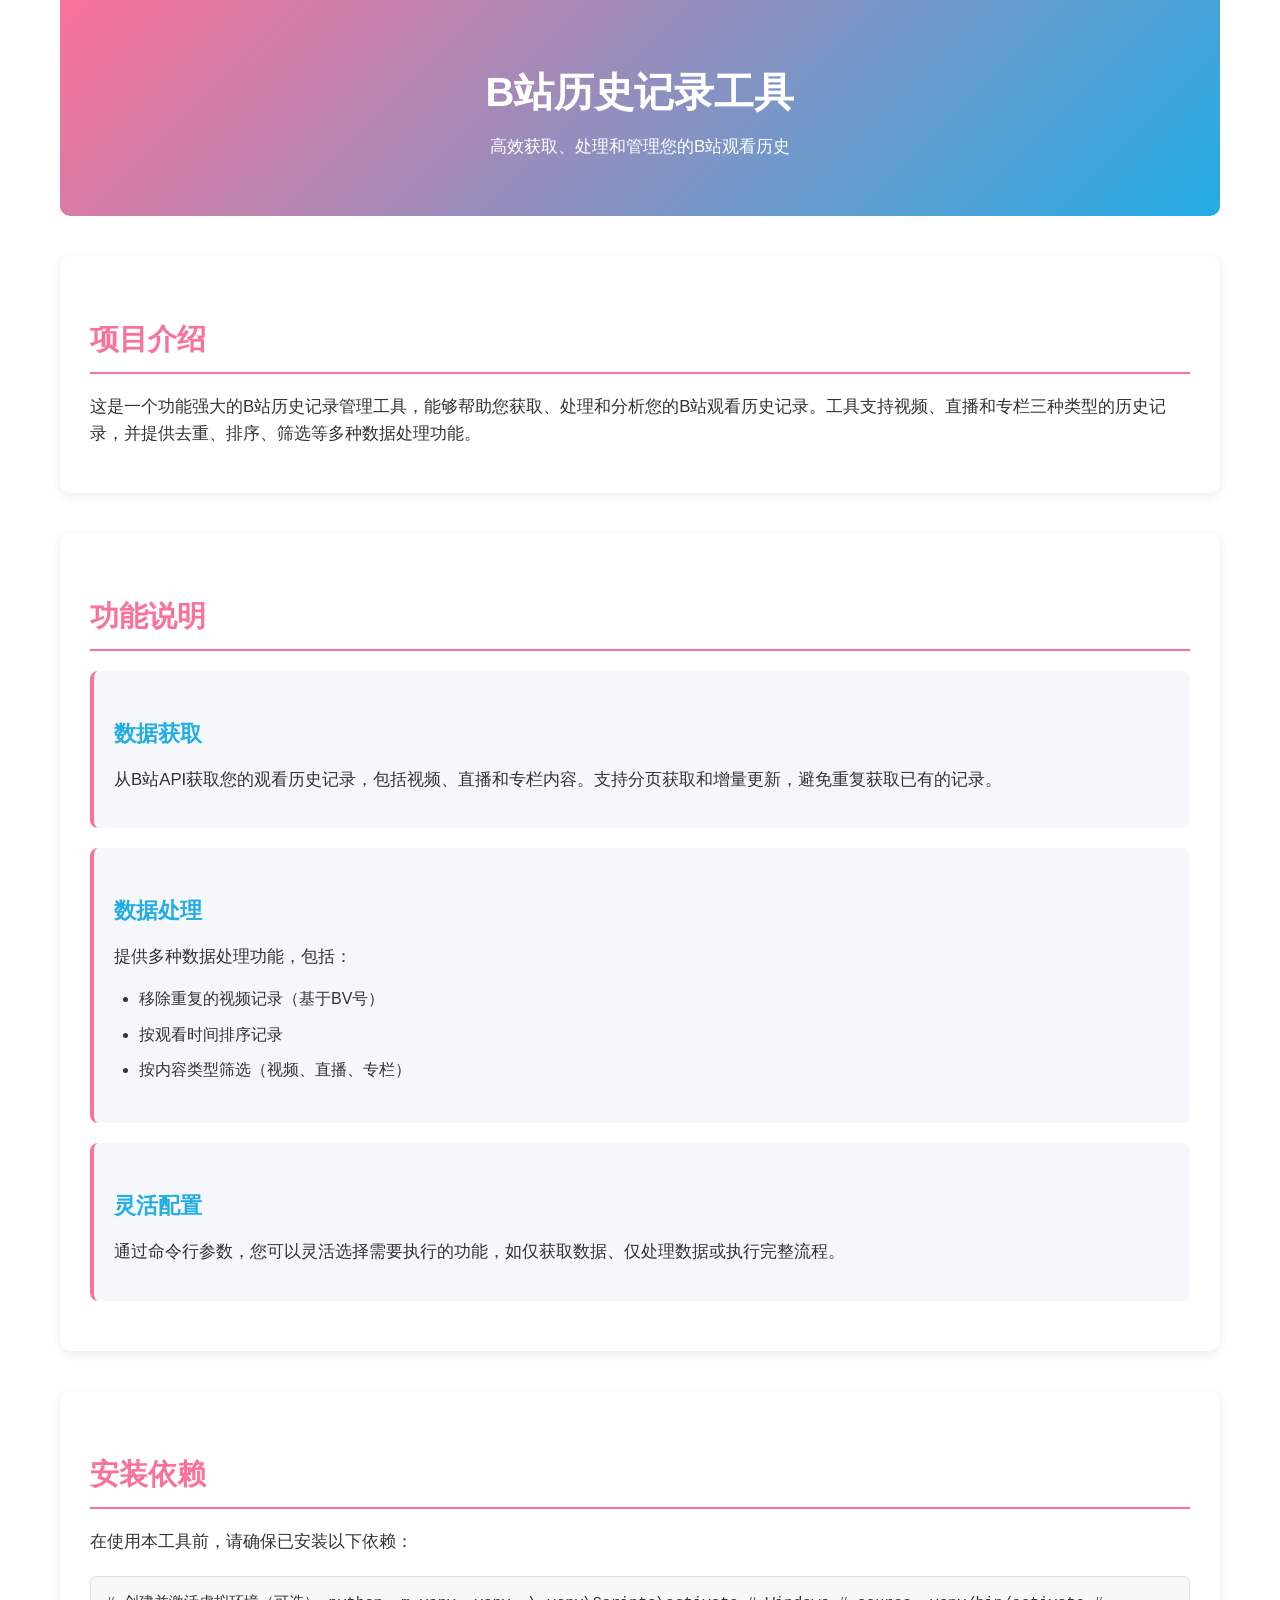
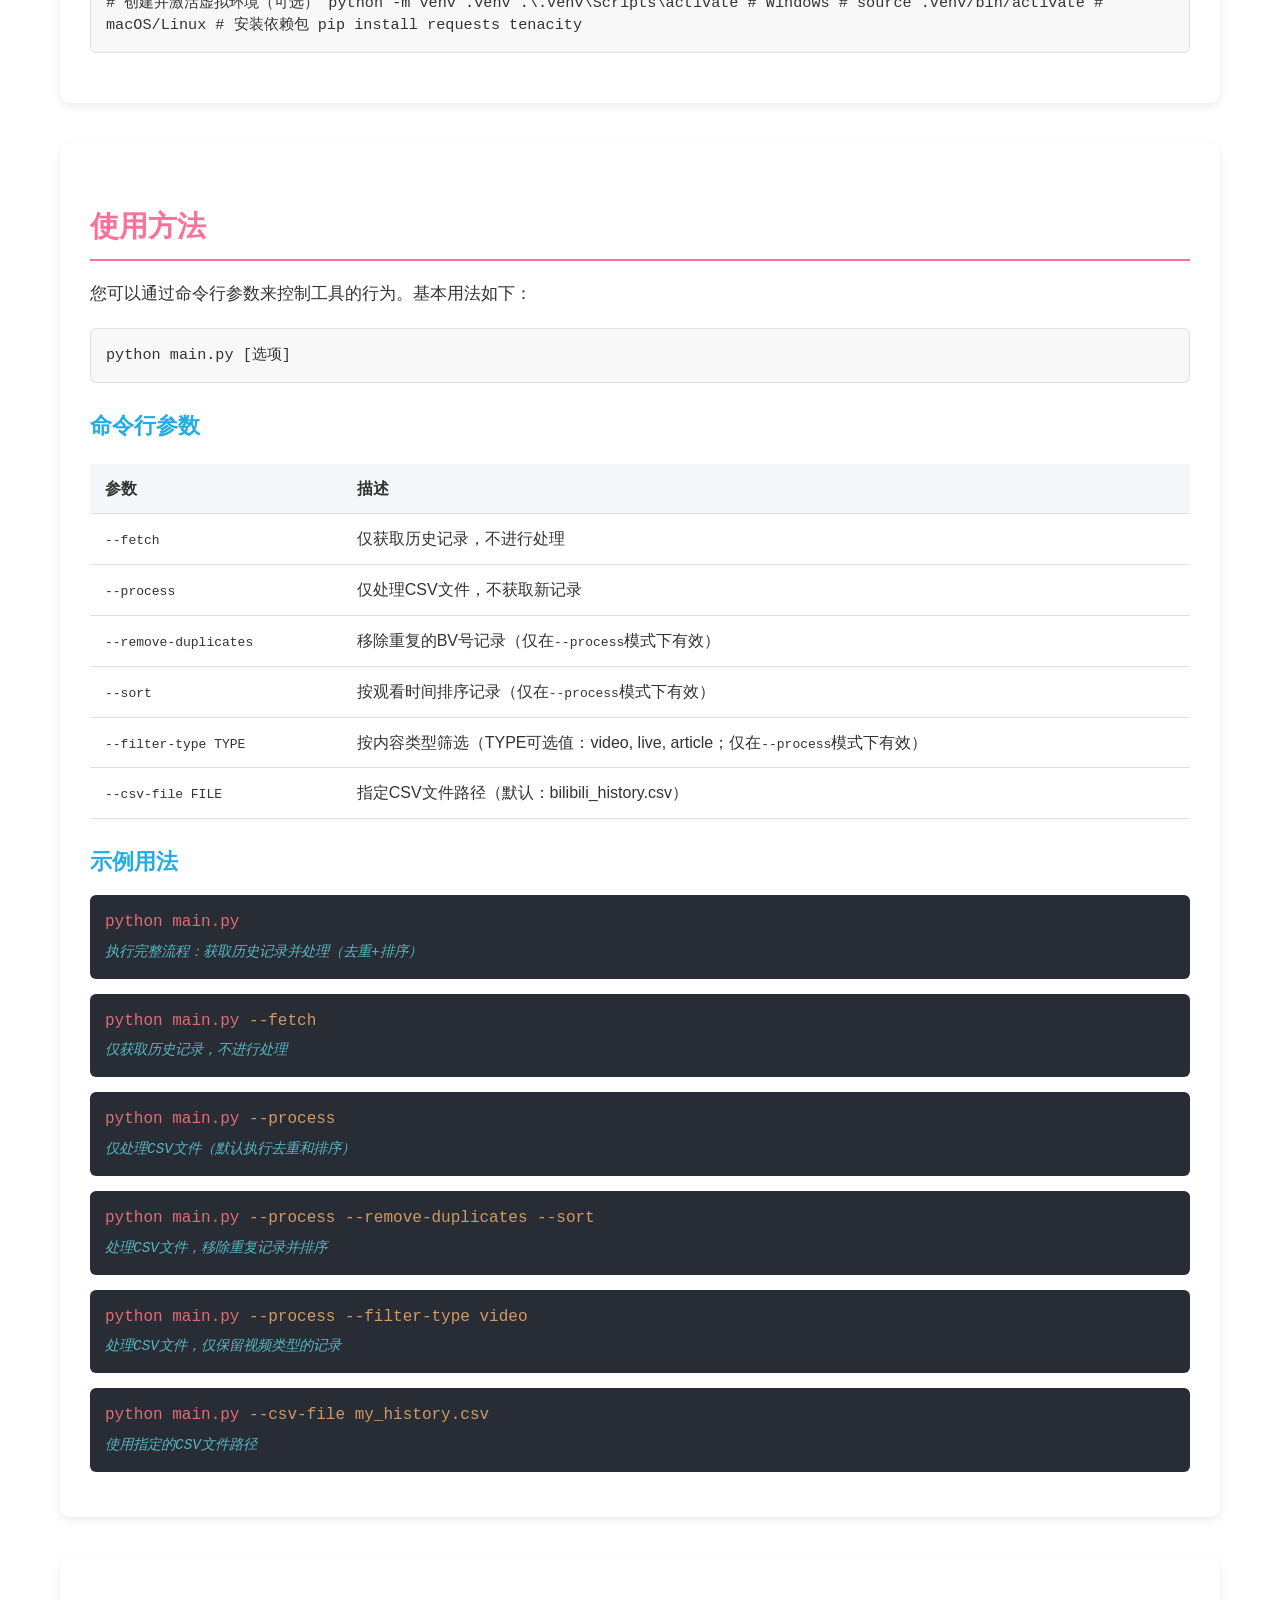
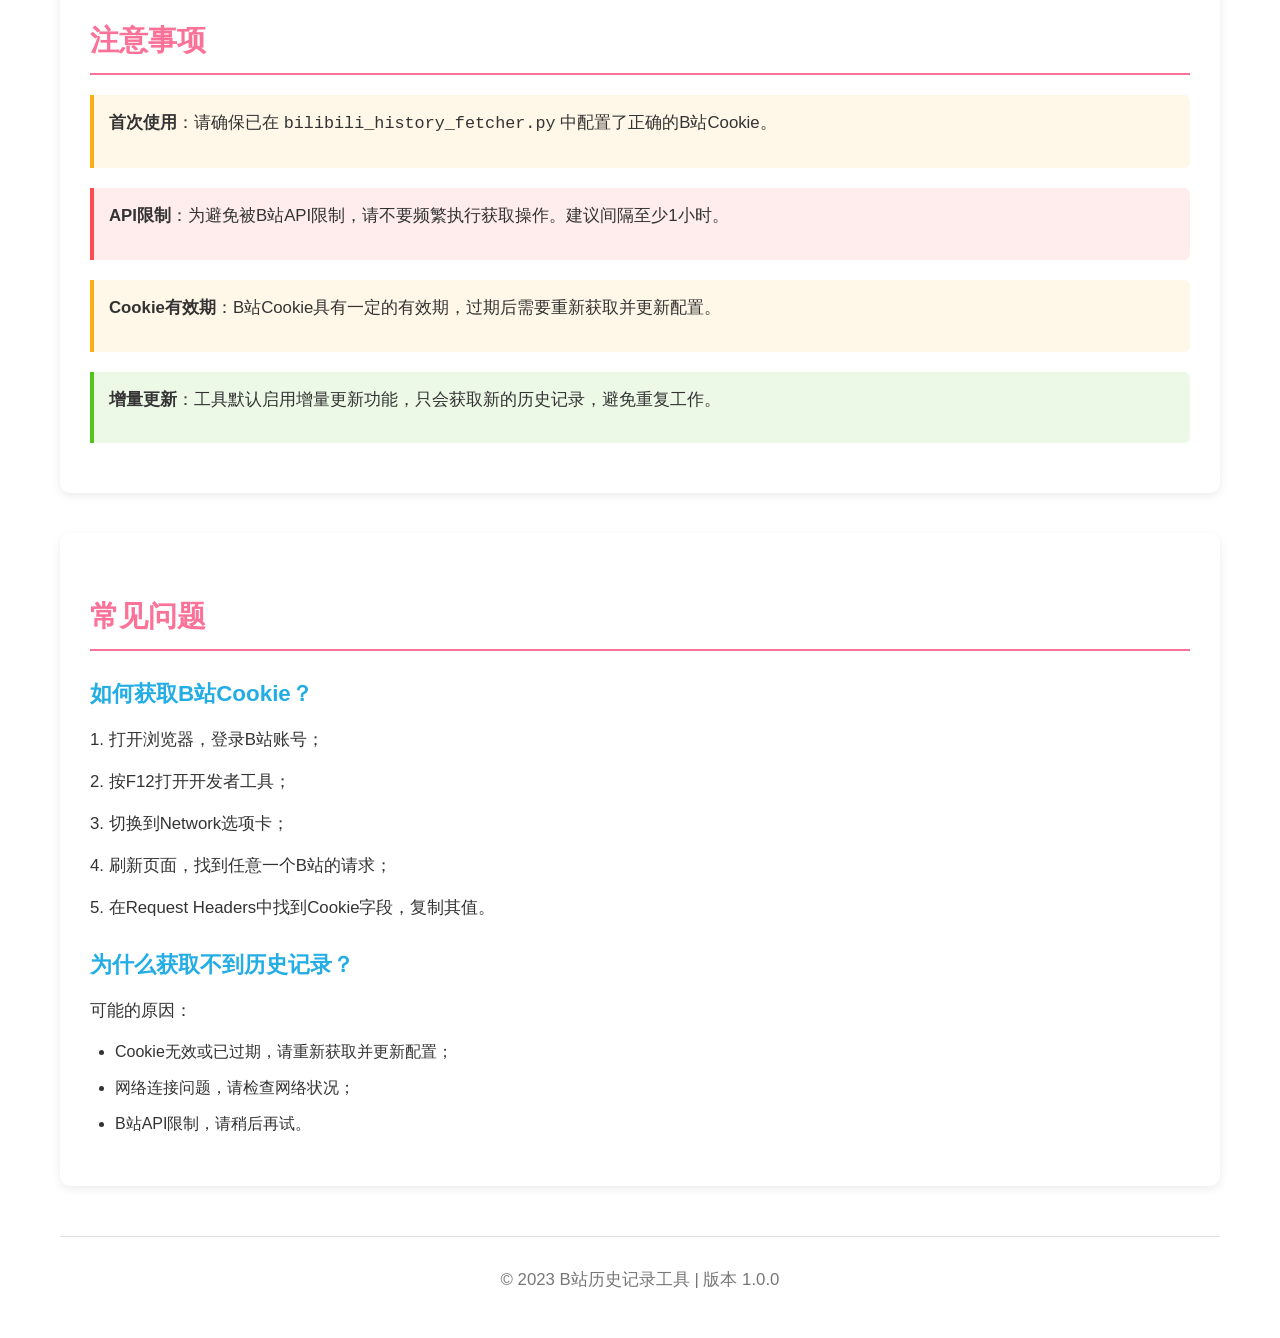
==== docs.html @ c9eb744b "Initial commit: BiliHistory desktop app - PyQt6 GUI with history/following/favorites/stats pages  - " ====
<!DOCTYPE html>
<html lang="zh-CN">
<head>
    <meta charset="UTF-8">
    <meta name="viewport" content="width=device-width, initial-scale=1.0">
    <title>B站历史记录工具使用说明书</title>
    <style>
        :root {
            --primary-color: #FB7299;
            --secondary-color: #23ADE5;
            --text-color: #333;
            --light-bg: #f5f7fa;
            --border-color: #e0e0e0;
            --code-bg: #f8f8f8;
            --success-color: #52c41a;
            --warning-color: #faad14;
            --danger-color: #ff4d4f;
        }
        * {
            margin: 0;
            padding: 0;
            box-sizing: border-box;
        }
        body {
            font-family: 'PingFang SC', 'Microsoft YaHei', sans-serif;
            line-height: 1.6;
            color: var(--text-color);
            background-color: #fff;
            max-width: 1200px;
            margin: 0 auto;
            padding: 0 20px;
        }
        header {
            background: linear-gradient(135deg, var(--primary-color), var(--secondary-color));
            color: white;
            padding: 60px 0 40px;
            margin-bottom: 40px;
            border-radius: 0 0 10px 10px;
            text-align: center;
        }
        h1 {
            font-size: 2.5rem;
            margin-bottom: 10px;
            font-weight: 600;
        }
        h2 {
            font-size: 1.8rem;
            margin: 30px 0 20px;
            padding-bottom: 10px;
            border-bottom: 2px solid var(--primary-color);
            color: var(--primary-color);
        }
        h3 {
            font-size: 1.4rem;
            margin: 25px 0 15px;
            color: var(--secondary-color);
        }
        p {
            margin-bottom: 15px;
            font-size: 1.05rem;
        }
        ul, ol {
            margin: 0 0 20px 25px;
        }
        li {
            margin-bottom: 10px;
        }
        .container {
            background-color: white;
            border-radius: 10px;
            box-shadow: 0 3px 10px rgba(0, 0, 0, 0.08);
            padding: 30px;
            margin-bottom: 40px;
        }
        .feature-card {
            background-color: var(--light-bg);
            border-radius: 8px;
            padding: 20px;
            margin-bottom: 20px;
            border-left: 4px solid var(--primary-color);
            transition: transform 0.3s ease, box-shadow 0.3s ease;
        }
        .feature-card:hover {
            transform: translateY(-5px);
            box-shadow: 0 5px 15px rgba(0, 0, 0, 0.1);
        }
        .code-block {
            background-color: var(--code-bg);
            border: 1px solid var(--border-color);
            border-radius: 6px;
            padding: 15px;
            margin: 20px 0;
            overflow-x: auto;
            font-family: 'Consolas', 'Monaco', monospace;
            font-size: 0.95rem;
            line-height: 1.5;
        }
        .command-example {
            background-color: #282c34;
            color: #abb2bf;
            border-radius: 6px;
            padding: 15px;
            margin: 15px 0;
            overflow-x: auto;
            font-family: 'Consolas', 'Monaco', monospace;
        }
        .command-example span {
            color: #e06c75;
        }
        .command-example .option {
            color: #d19a66;
        }
        .command-example .description {
            color: #56b6c2;
            margin-top: 5px;
            display: block;
            font-style: italic;
            font-size: 0.9rem;
        }
        .note {
            background-color: rgba(250, 173, 20, 0.1);
            border-left: 4px solid var(--warning-color);
            padding: 15px;
            margin: 20px 0;
            border-radius: 0 6px 6px 0;
        }
        .warning {
            background-color: rgba(255, 77, 79, 0.1);
            border-left: 4px solid var(--danger-color);
            padding: 15px;
            margin: 20px 0;
            border-radius: 0 6px 6px 0;
        }
        .success {
            background-color: rgba(82, 196, 26, 0.1);
            border-left: 4px solid var(--success-color);
            padding: 15px;
            margin: 20px 0;
            border-radius: 0 6px 6px 0;
        }
        .param-table {
            width: 100%;
            border-collapse: collapse;
            margin: 20px 0;
        }
        .param-table th, .param-table td {
            padding: 12px 15px;
            text-align: left;
            border-bottom: 1px solid var(--border-color);
        }
        .param-table th {
            background-color: var(--light-bg);
            font-weight: 600;
        }
        .param-table tr:hover {
            background-color: var(--light-bg);
        }
        footer {
            text-align: center;
            padding: 30px 0;
            margin-top: 50px;
            color: #777;
            border-top: 1px solid var(--border-color);
        }
        @media (max-width: 768px) {
            h1 {
                font-size: 2rem;
            }
            h2 {
                font-size: 1.5rem;
            }
            h3 {
                font-size: 1.2rem;
            }
            .container {
                padding: 20px;
            }
            header {
                padding: 40px 0 30px;
            }
        }
    </style>
</head>
<body>
    <header>
        <h1>B站历史记录工具</h1>
        <p>高效获取、处理和管理您的B站观看历史</p>
    </header>

    <div class="container">
        <h2>项目介绍</h2>
        <p>这是一个功能强大的B站历史记录管理工具，能够帮助您获取、处理和分析您的B站观看历史记录。工具支持视频、直播和专栏三种类型的历史记录，并提供去重、排序、筛选等多种数据处理功能。</p>
    </div>

    <div class="container">
        <h2>功能说明</h2>
        <div class="feature-card">
            <h3>数据获取</h3>
            <p>从B站API获取您的观看历史记录，包括视频、直播和专栏内容。支持分页获取和增量更新，避免重复获取已有的记录。</p>
        </div>
        <div class="feature-card">
            <h3>数据处理</h3>
            <p>提供多种数据处理功能，包括：</p>
            <ul>
                <li>移除重复的视频记录（基于BV号）</li>
                <li>按观看时间排序记录</li>
                <li>按内容类型筛选（视频、直播、专栏）</li>
            </ul>
        </div>
        <div class="feature-card">
            <h3>灵活配置</h3>
            <p>通过命令行参数，您可以灵活选择需要执行的功能，如仅获取数据、仅处理数据或执行完整流程。</p>
        </div>
    </div>

    <div class="container">
        <h2>安装依赖</h2>
        <p>在使用本工具前，请确保已安装以下依赖：</p>
        <div class="code-block">
            # 创建并激活虚拟环境（可选）
            python -m venv .venv
            .\.venv\Scripts\activate  # Windows
            # source .venv/bin/activate  # macOS/Linux

            # 安装依赖包
            pip install requests tenacity
        </div>
    </div>

    <div class="container">
        <h2>使用方法</h2>
        <p>您可以通过命令行参数来控制工具的行为。基本用法如下：</p>
        <div class="code-block">
            python main.py [选项]
        </div>

        <h3>命令行参数</h3>
        <table class="param-table">
            <thead>
                <tr>
                    <th>参数</th>
                    <th>描述</th>
                </tr>
            </thead>
            <tbody>
                <tr>
                    <td><code>--fetch</code></td>
                    <td>仅获取历史记录，不进行处理</td>
                </tr>
                <tr>
                    <td><code>--process</code></td>
                    <td>仅处理CSV文件，不获取新记录</td>
                </tr>
                <tr>
                    <td><code>--remove-duplicates</code></td>
                    <td>移除重复的BV号记录（仅在<code>--process</code>模式下有效）</td>
                </tr>
                <tr>
                    <td><code>--sort</code></td>
                    <td>按观看时间排序记录（仅在<code>--process</code>模式下有效）</td>
                </tr>
                <tr>
                    <td><code>--filter-type TYPE</code></td>
                    <td>按内容类型筛选（TYPE可选值：video, live, article；仅在<code>--process</code>模式下有效）</td>
                </tr>
                <tr>
                    <td><code>--csv-file FILE</code></td>
                    <td>指定CSV文件路径（默认：bilibili_history.csv）</td>
                </tr>
            </tbody>
        </table>

        <h3>示例用法</h3>
        <div class="command-example">
            <span>python</span> <span>main.py</span>
            <span class="description">执行完整流程：获取历史记录并处理（去重+排序）</span>
        </div>

        <div class="command-example">
            <span>python</span> <span>main.py</span> <span class="option">--fetch</span>
            <span class="description">仅获取历史记录，不进行处理</span>
        </div>

        <div class="command-example">
            <span>python</span> <span>main.py</span> <span class="option">--process</span>
            <span class="description">仅处理CSV文件（默认执行去重和排序）</span>
        </div>

        <div class="command-example">
            <span>python</span> <span>main.py</span> <span class="option">--process --remove-duplicates --sort</span>
            <span class="description">处理CSV文件，移除重复记录并排序</span>
        </div>

        <div class="command-example">
            <span>python</span> <span>main.py</span> <span class="option">--process --filter-type video</span>
            <span class="description">处理CSV文件，仅保留视频类型的记录</span>
        </div>

        <div class="command-example">
            <span>python</span> <span>main.py</span> <span class="option">--csv-file my_history.csv</span>
            <span class="description">使用指定的CSV文件路径</span>
        </div>
    </div>

    <div class="container">
        <h2>注意事项</h2>
        <div class="note">
            <p><strong>首次使用</strong>：请确保已在 <code>bilibili_history_fetcher.py</code> 中配置了正确的B站Cookie。</p>
        </div>
        <div class="warning">
            <p><strong>API限制</strong>：为避免被B站API限制，请不要频繁执行获取操作。建议间隔至少1小时。</p>
        </div>
        <div class="note">
            <p><strong>Cookie有效期</strong>：B站Cookie具有一定的有效期，过期后需要重新获取并更新配置。</p>
        </div>
        <div class="success">
            <p><strong>增量更新</strong>：工具默认启用增量更新功能，只会获取新的历史记录，避免重复工作。</p>
        </div>
    </div>

    <div class="container">
        <h2>常见问题</h2>
        <h3>如何获取B站Cookie？</h3>
        <p>1. 打开浏览器，登录B站账号；</p>
        <p>2. 按F12打开开发者工具；</p>
        <p>3. 切换到Network选项卡；</p>
        <p>4. 刷新页面，找到任意一个B站的请求；</p>
        <p>5. 在Request Headers中找到Cookie字段，复制其值。</p>

        <h3>为什么获取不到历史记录？</h3>
        <p>可能的原因：</p>
        <ul>
            <li>Cookie无效或已过期，请重新获取并更新配置；</li>
            <li>网络连接问题，请检查网络状况；</li>
            <li>B站API限制，请稍后再试。</li>
        </ul>
    </div>

    <footer>
        <p>© 2023 B站历史记录工具 | 版本 1.0.0</p>
    </footer>
</body>
</html>
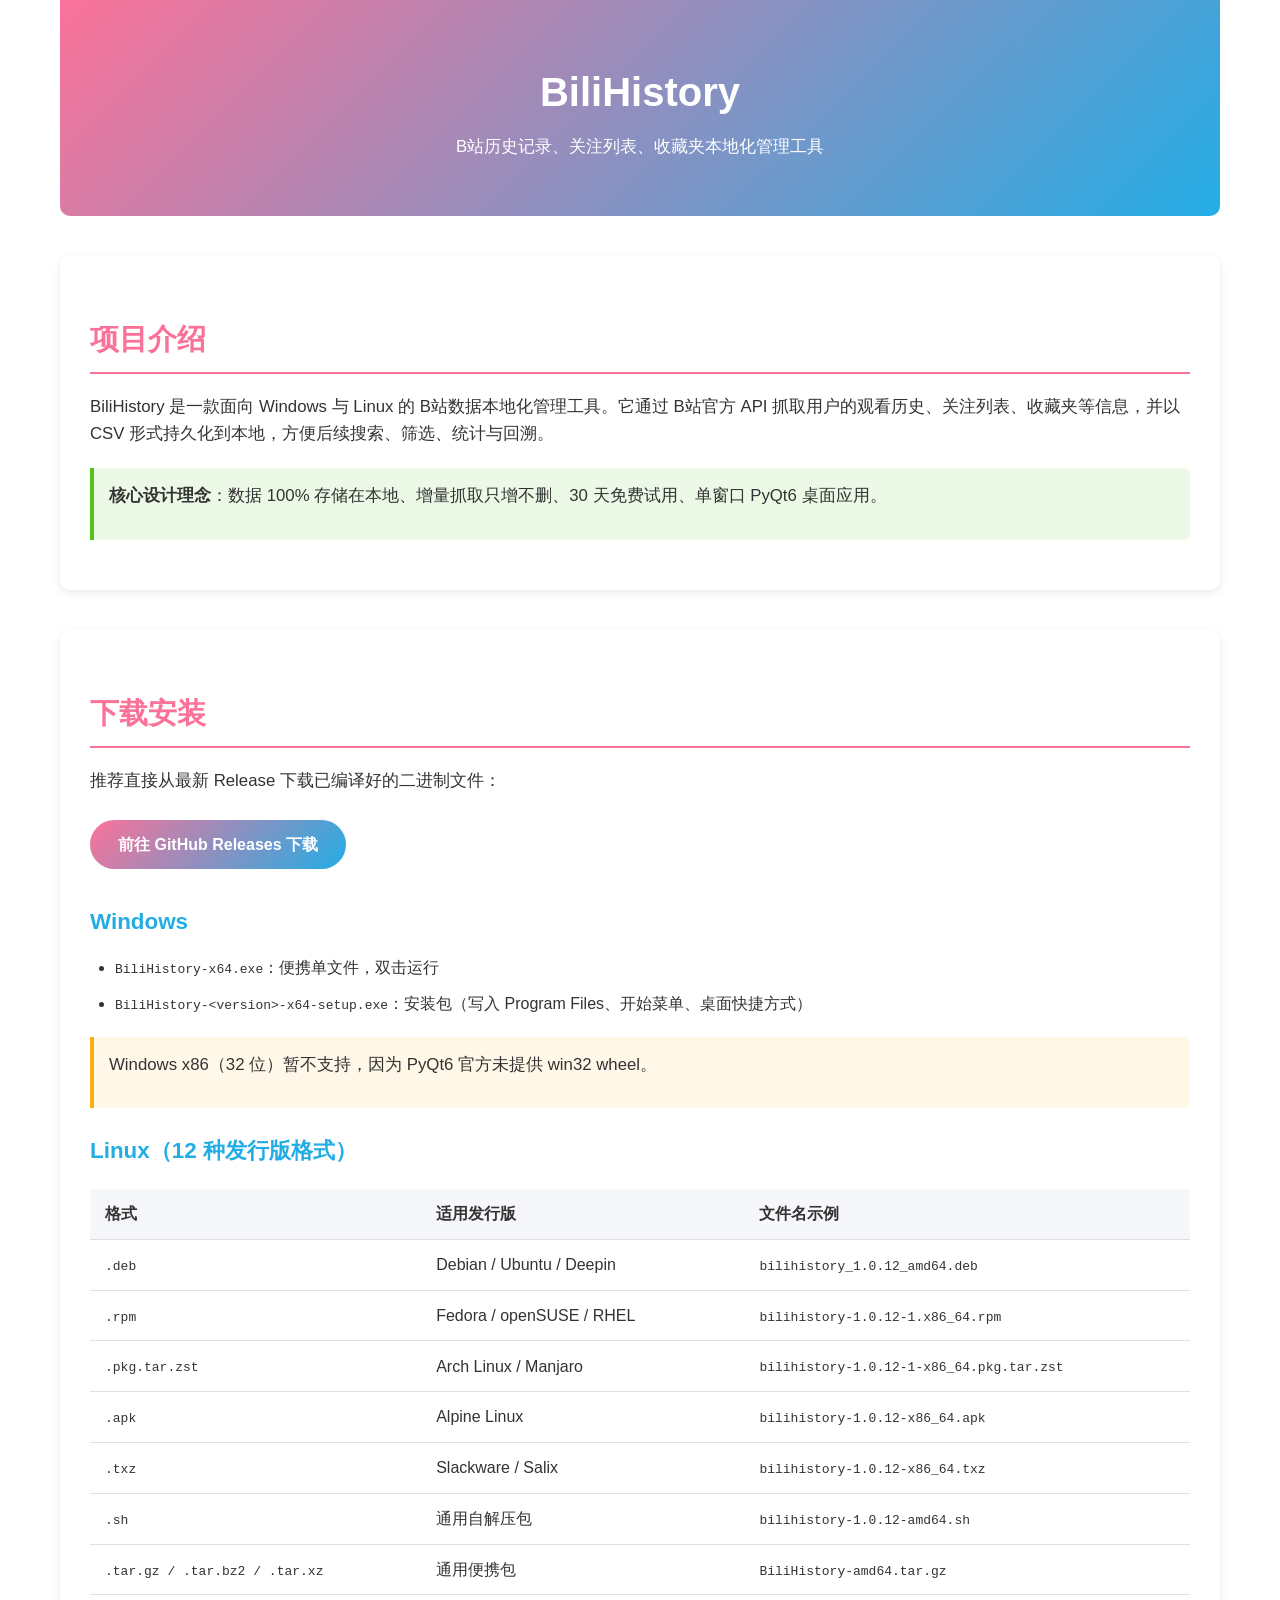
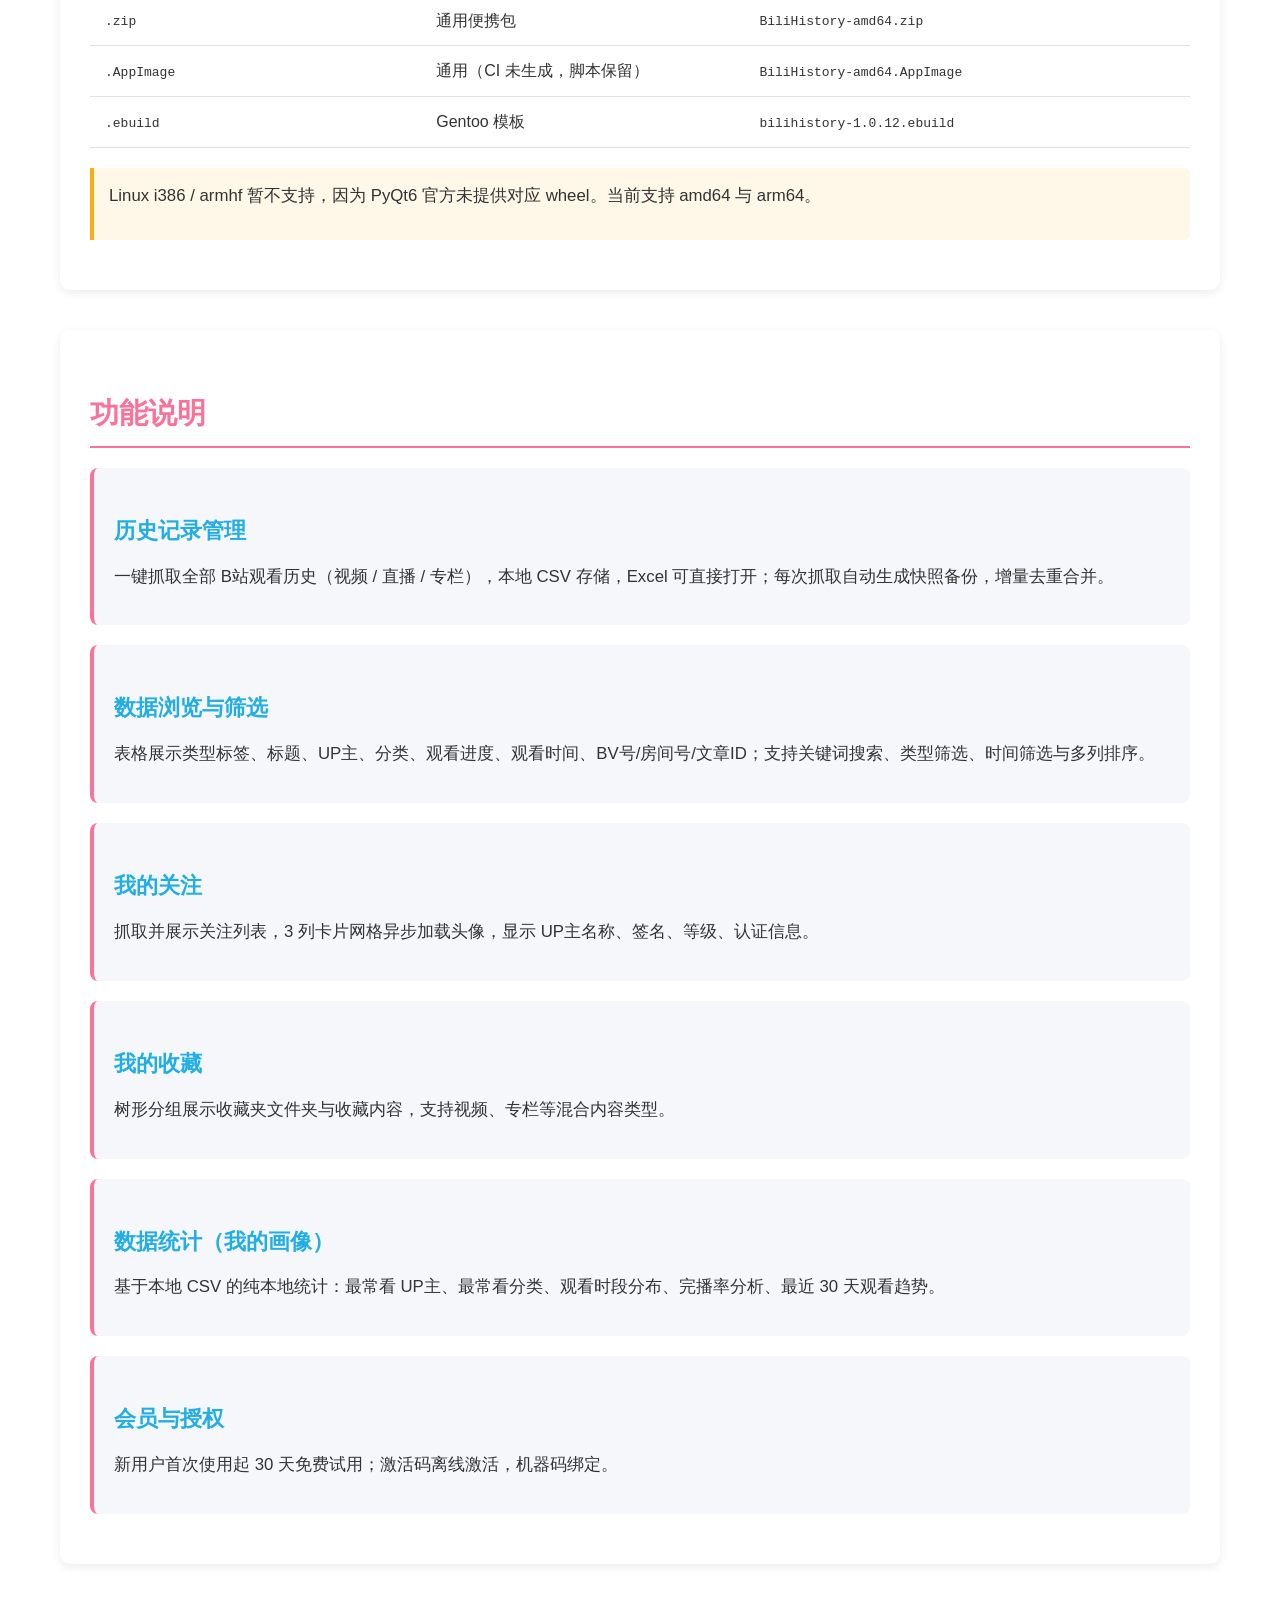
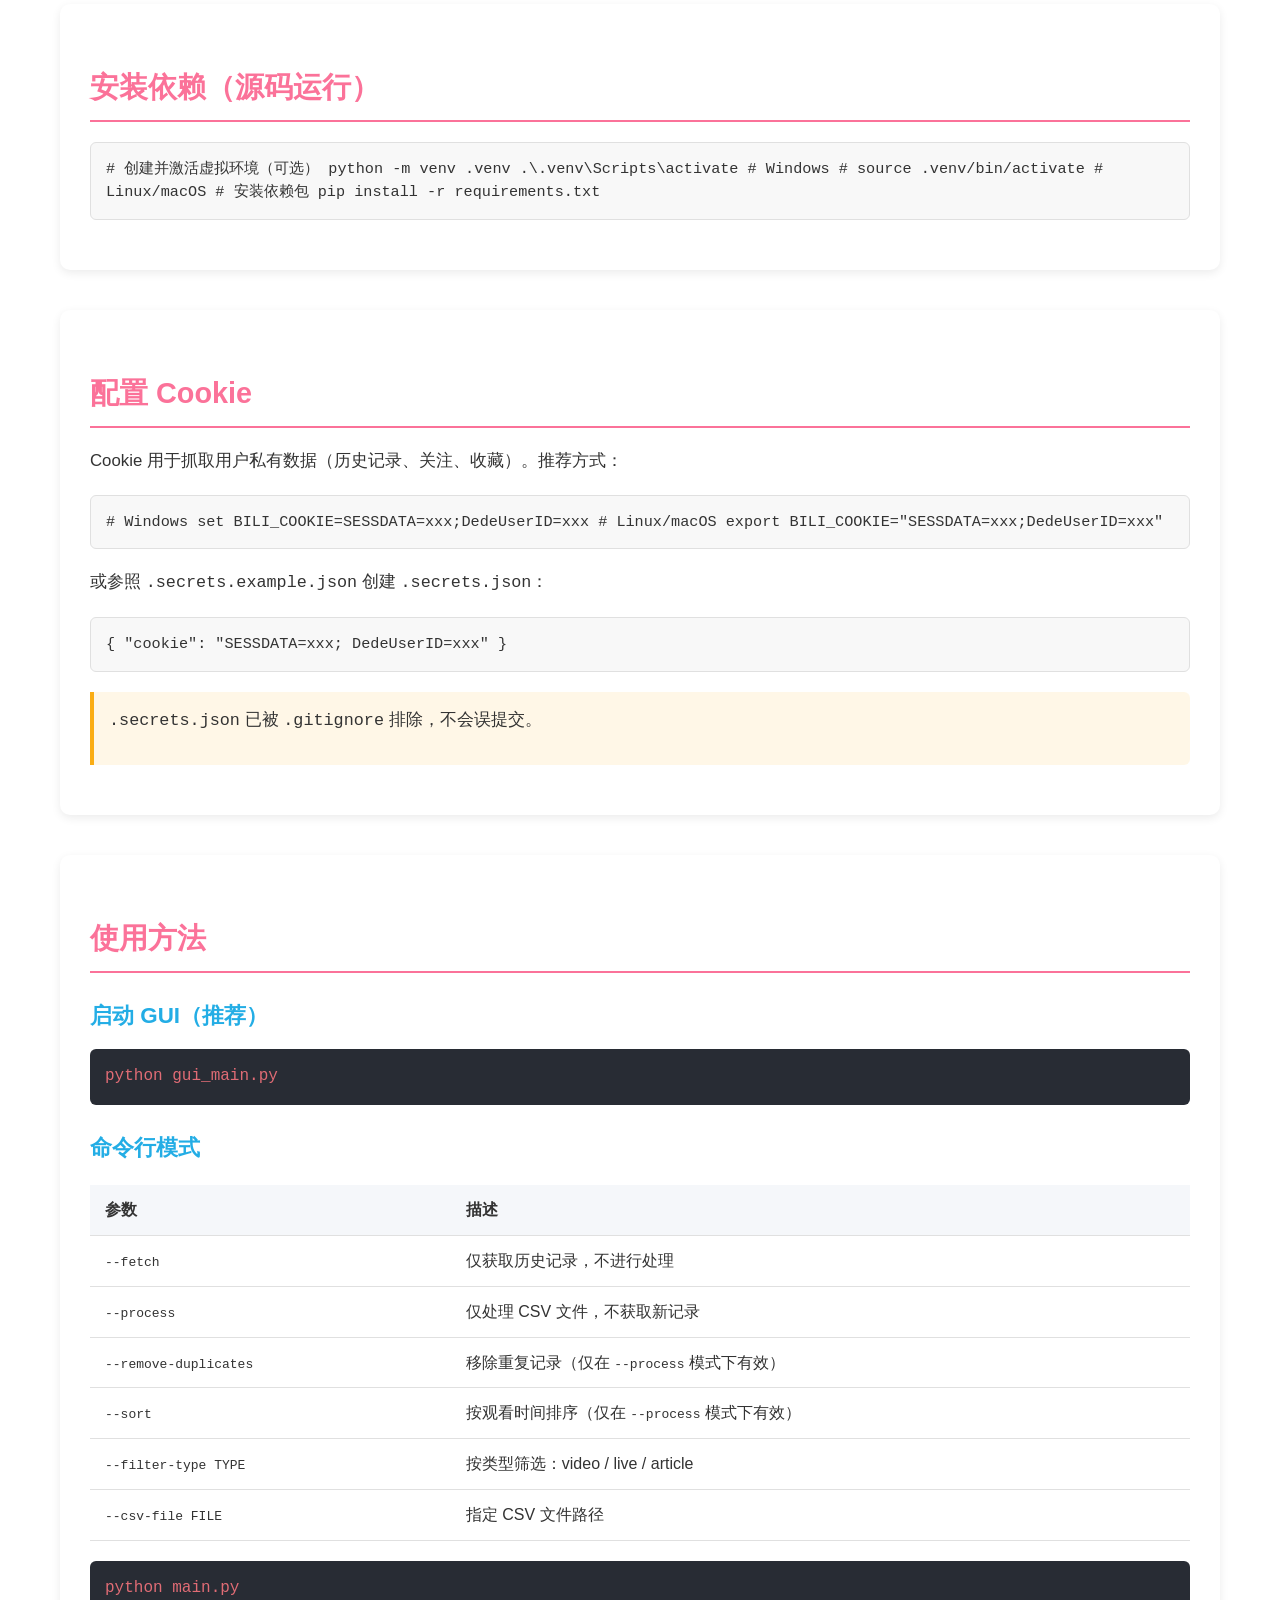
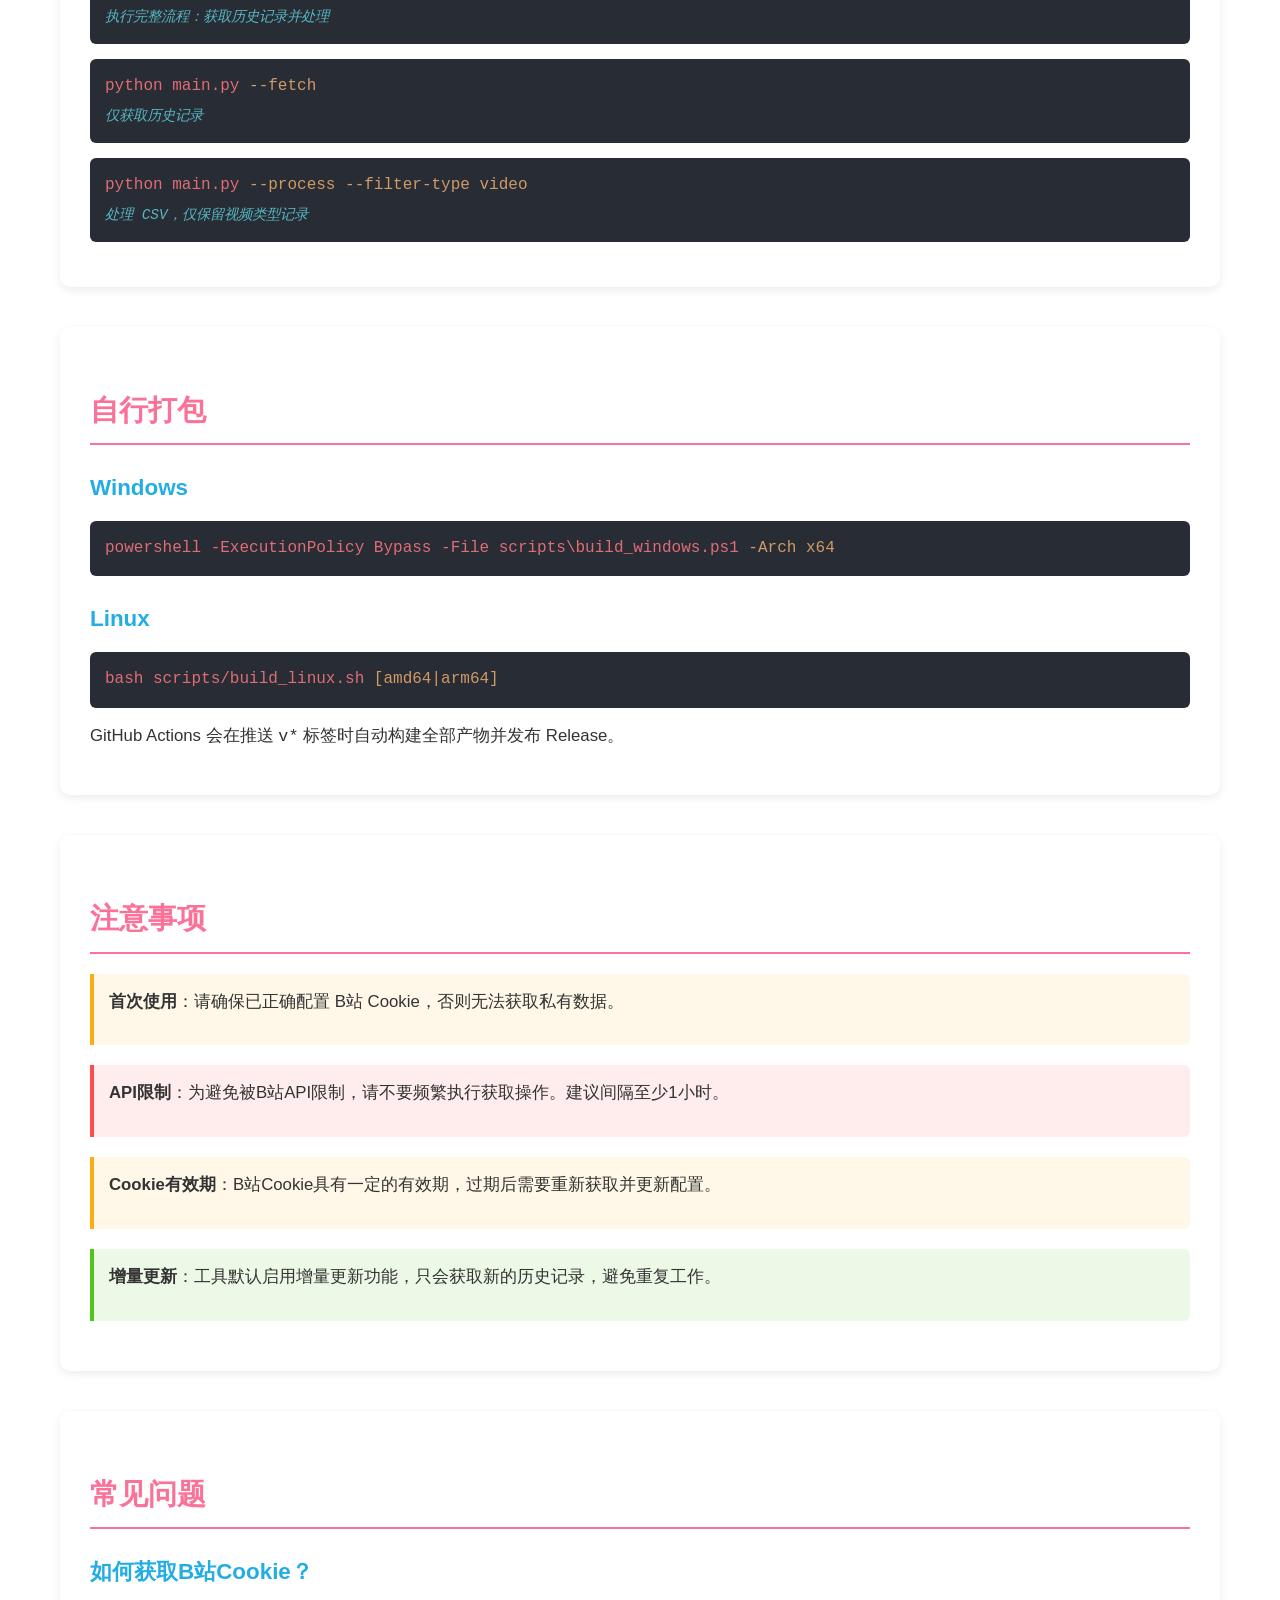
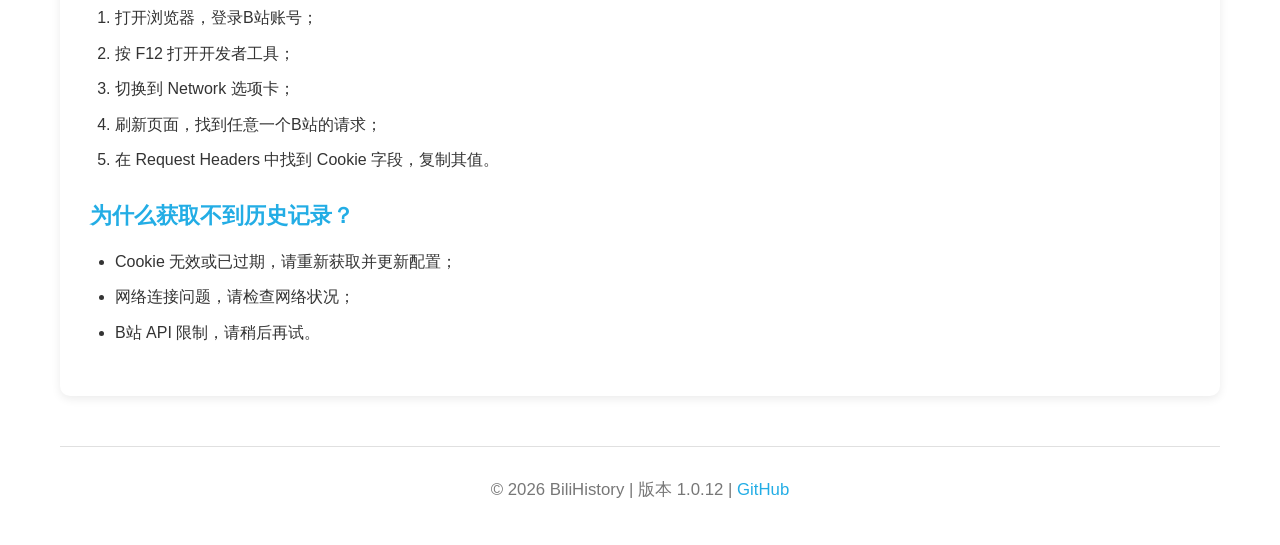
==== commit 455ee0a2: "docs: 更新 README 与 GitHub Pages - README 补充 Windows/Linux 多架构、12 种 Linux 发行版格式、下载链接  - 重写 docs.html，同" ====
--- a/docs.html
+++ b/docs.html
@@ -3,7 +3,7 @@
 <head>
     <meta charset="UTF-8">
     <meta name="viewport" content="width=device-width, initial-scale=1.0">
-    <title>B站历史记录工具使用说明书</title>
+    <title>BiliHistory — B站历史记录管理工具</title>
     <style>
         :root {
             --primary-color: #FB7299;
@@ -65,6 +65,13 @@
         li {
             margin-bottom: 10px;
         }
+        a {
+            color: var(--secondary-color);
+            text-decoration: none;
+        }
+        a:hover {
+            text-decoration: underline;
+        }
         .container {
             background-color: white;
             border-radius: 10px;
@@ -138,22 +145,38 @@
             margin: 20px 0;
             border-radius: 0 6px 6px 0;
         }
-        .param-table {
+        .param-table, .download-table {
             width: 100%;
             border-collapse: collapse;
             margin: 20px 0;
         }
-        .param-table th, .param-table td {
+        .param-table th, .param-table td,
+        .download-table th, .download-table td {
             padding: 12px 15px;
             text-align: left;
             border-bottom: 1px solid var(--border-color);
         }
-        .param-table th {
+        .param-table th, .download-table th {
             background-color: var(--light-bg);
             font-weight: 600;
         }
-        .param-table tr:hover {
+        .param-table tr:hover, .download-table tr:hover {
             background-color: var(--light-bg);
+        }
+        .download-btn {
+            display: inline-block;
+            background: linear-gradient(135deg, var(--primary-color), var(--secondary-color));
+            color: white;
+            padding: 12px 28px;
+            border-radius: 25px;
+            font-weight: 600;
+            margin: 10px 10px 10px 0;
+            transition: transform 0.2s ease, box-shadow 0.2s ease;
+        }
+        .download-btn:hover {
+            transform: translateY(-2px);
+            box-shadow: 0 5px 15px rgba(251, 114, 153, 0.3);
+            text-decoration: none;
         }
         footer {
             text-align: center;
@@ -183,129 +206,170 @@
 </head>
 <body>
     <header>
-        <h1>B站历史记录工具</h1>
-        <p>高效获取、处理和管理您的B站观看历史</p>
+        <h1>BiliHistory</h1>
+        <p>B站历史记录、关注列表、收藏夹本地化管理工具</p>
     </header>
 
     <div class="container">
         <h2>项目介绍</h2>
-        <p>这是一个功能强大的B站历史记录管理工具，能够帮助您获取、处理和分析您的B站观看历史记录。工具支持视频、直播和专栏三种类型的历史记录，并提供去重、排序、筛选等多种数据处理功能。</p>
+        <p>BiliHistory 是一款面向 Windows 与 Linux 的 B站数据本地化管理工具。它通过 B站官方 API 抓取用户的观看历史、关注列表、收藏夹等信息，并以 CSV 形式持久化到本地，方便后续搜索、筛选、统计与回溯。</p>
+        <div class="success">
+            <p><strong>核心设计理念</strong>：数据 100% 存储在本地、增量抓取只增不删、30 天免费试用、单窗口 PyQt6 桌面应用。</p>
+        </div>
+    </div>
+
+    <div class="container">
+        <h2>下载安装</h2>
+        <p>推荐直接从最新 Release 下载已编译好的二进制文件：</p>
+        <a class="download-btn" href="https://github.com/Qiuini/BiliHistory/releases/latest" target="_blank">前往 GitHub Releases 下载</a>
+
+        <h3>Windows</h3>
+        <ul>
+            <li><code>BiliHistory-x64.exe</code>：便携单文件，双击运行</li>
+            <li><code>BiliHistory-&lt;version&gt;-x64-setup.exe</code>：安装包（写入 Program Files、开始菜单、桌面快捷方式）</li>
+        </ul>
+        <div class="note">
+            <p>Windows x86（32 位）暂不支持，因为 PyQt6 官方未提供 win32 wheel。</p>
+        </div>
+
+        <h3>Linux（12 种发行版格式）</h3>
+        <table class="download-table">
+            <thead>
+                <tr><th>格式</th><th>适用发行版</th><th>文件名示例</th></tr>
+            </thead>
+            <tbody>
+                <tr><td><code>.deb</code></td><td>Debian / Ubuntu / Deepin</td><td><code>bilihistory_1.0.12_amd64.deb</code></td></tr>
+                <tr><td><code>.rpm</code></td><td>Fedora / openSUSE / RHEL</td><td><code>bilihistory-1.0.12-1.x86_64.rpm</code></td></tr>
+                <tr><td><code>.pkg.tar.zst</code></td><td>Arch Linux / Manjaro</td><td><code>bilihistory-1.0.12-1-x86_64.pkg.tar.zst</code></td></tr>
+                <tr><td><code>.apk</code></td><td>Alpine Linux</td><td><code>bilihistory-1.0.12-x86_64.apk</code></td></tr>
+                <tr><td><code>.txz</code></td><td>Slackware / Salix</td><td><code>bilihistory-1.0.12-x86_64.txz</code></td></tr>
+                <tr><td><code>.sh</code></td><td>通用自解压包</td><td><code>bilihistory-1.0.12-amd64.sh</code></td></tr>
+                <tr><td><code>.tar.gz / .tar.bz2 / .tar.xz</code></td><td>通用便携包</td><td><code>BiliHistory-amd64.tar.gz</code></td></tr>
+                <tr><td><code>.zip</code></td><td>通用便携包</td><td><code>BiliHistory-amd64.zip</code></td></tr>
+                <tr><td><code>.AppImage</code></td><td>通用（CI 未生成，脚本保留）</td><td><code>BiliHistory-amd64.AppImage</code></td></tr>
+                <tr><td><code>.ebuild</code></td><td>Gentoo 模板</td><td><code>bilihistory-1.0.12.ebuild</code></td></tr>
+            </tbody>
+        </table>
+        <div class="note">
+            <p>Linux i386 / armhf 暂不支持，因为 PyQt6 官方未提供对应 wheel。当前支持 amd64 与 arm64。</p>
+        </div>
     </div>
 
     <div class="container">
         <h2>功能说明</h2>
         <div class="feature-card">
-            <h3>数据获取</h3>
-            <p>从B站API获取您的观看历史记录，包括视频、直播和专栏内容。支持分页获取和增量更新，避免重复获取已有的记录。</p>
-        </div>
-        <div class="feature-card">
-            <h3>数据处理</h3>
-            <p>提供多种数据处理功能，包括：</p>
-            <ul>
-                <li>移除重复的视频记录（基于BV号）</li>
-                <li>按观看时间排序记录</li>
-                <li>按内容类型筛选（视频、直播、专栏）</li>
-            </ul>
-        </div>
-        <div class="feature-card">
-            <h3>灵活配置</h3>
-            <p>通过命令行参数，您可以灵活选择需要执行的功能，如仅获取数据、仅处理数据或执行完整流程。</p>
-        </div>
-    </div>
-
-    <div class="container">
-        <h2>安装依赖</h2>
-        <p>在使用本工具前，请确保已安装以下依赖：</p>
+            <h3>历史记录管理</h3>
+            <p>一键抓取全部 B站观看历史（视频 / 直播 / 专栏），本地 CSV 存储，Excel 可直接打开；每次抓取自动生成快照备份，增量去重合并。</p>
+        </div>
+        <div class="feature-card">
+            <h3>数据浏览与筛选</h3>
+            <p>表格展示类型标签、标题、UP主、分类、观看进度、观看时间、BV号/房间号/文章ID；支持关键词搜索、类型筛选、时间筛选与多列排序。</p>
+        </div>
+        <div class="feature-card">
+            <h3>我的关注</h3>
+            <p>抓取并展示关注列表，3 列卡片网格异步加载头像，显示 UP主名称、签名、等级、认证信息。</p>
+        </div>
+        <div class="feature-card">
+            <h3>我的收藏</h3>
+            <p>树形分组展示收藏夹文件夹与收藏内容，支持视频、专栏等混合内容类型。</p>
+        </div>
+        <div class="feature-card">
+            <h3>数据统计（我的画像）</h3>
+            <p>基于本地 CSV 的纯本地统计：最常看 UP主、最常看分类、观看时段分布、完播率分析、最近 30 天观看趋势。</p>
+        </div>
+        <div class="feature-card">
+            <h3>会员与授权</h3>
+            <p>新用户首次使用起 30 天免费试用；激活码离线激活，机器码绑定。</p>
+        </div>
+    </div>
+
+    <div class="container">
+        <h2>安装依赖（源码运行）</h2>
         <div class="code-block">
             # 创建并激活虚拟环境（可选）
             python -m venv .venv
             .\.venv\Scripts\activate  # Windows
-            # source .venv/bin/activate  # macOS/Linux
+            # source .venv/bin/activate  # Linux/macOS
 
             # 安装依赖包
-            pip install requests tenacity
+            pip install -r requirements.txt
+        </div>
+    </div>
+
+    <div class="container">
+        <h2>配置 Cookie</h2>
+        <p>Cookie 用于抓取用户私有数据（历史记录、关注、收藏）。推荐方式：</p>
+        <div class="code-block">
+            # Windows
+            set BILI_COOKIE=SESSDATA=xxx;DedeUserID=xxx
+
+            # Linux/macOS
+            export BILI_COOKIE="SESSDATA=xxx;DedeUserID=xxx"
+        </div>
+        <p>或参照 <code>.secrets.example.json</code> 创建 <code>.secrets.json</code>：</p>
+        <div class="code-block">
+            {
+              "cookie": "SESSDATA=xxx; DedeUserID=xxx"
+            }
+        </div>
+        <div class="note">
+            <p><code>.secrets.json</code> 已被 <code>.gitignore</code> 排除，不会误提交。</p>
         </div>
     </div>
 
     <div class="container">
         <h2>使用方法</h2>
-        <p>您可以通过命令行参数来控制工具的行为。基本用法如下：</p>
-        <div class="code-block">
-            python main.py [选项]
-        </div>
-
-        <h3>命令行参数</h3>
+        <h3>启动 GUI（推荐）</h3>
+        <div class="command-example">
+            <span>python</span> <span>gui_main.py</span>
+        </div>
+
+        <h3>命令行模式</h3>
         <table class="param-table">
             <thead>
-                <tr>
-                    <th>参数</th>
-                    <th>描述</th>
-                </tr>
+                <tr><th>参数</th><th>描述</th></tr>
             </thead>
             <tbody>
-                <tr>
-                    <td><code>--fetch</code></td>
-                    <td>仅获取历史记录，不进行处理</td>
-                </tr>
-                <tr>
-                    <td><code>--process</code></td>
-                    <td>仅处理CSV文件，不获取新记录</td>
-                </tr>
-                <tr>
-                    <td><code>--remove-duplicates</code></td>
-                    <td>移除重复的BV号记录（仅在<code>--process</code>模式下有效）</td>
-                </tr>
-                <tr>
-                    <td><code>--sort</code></td>
-                    <td>按观看时间排序记录（仅在<code>--process</code>模式下有效）</td>
-                </tr>
-                <tr>
-                    <td><code>--filter-type TYPE</code></td>
-                    <td>按内容类型筛选（TYPE可选值：video, live, article；仅在<code>--process</code>模式下有效）</td>
-                </tr>
-                <tr>
-                    <td><code>--csv-file FILE</code></td>
-                    <td>指定CSV文件路径（默认：bilibili_history.csv）</td>
-                </tr>
+                <tr><td><code>--fetch</code></td><td>仅获取历史记录，不进行处理</td></tr>
+                <tr><td><code>--process</code></td><td>仅处理 CSV 文件，不获取新记录</td></tr>
+                <tr><td><code>--remove-duplicates</code></td><td>移除重复记录（仅在 <code>--process</code> 模式下有效）</td></tr>
+                <tr><td><code>--sort</code></td><td>按观看时间排序（仅在 <code>--process</code> 模式下有效）</td></tr>
+                <tr><td><code>--filter-type TYPE</code></td><td>按类型筛选：video / live / article</td></tr>
+                <tr><td><code>--csv-file FILE</code></td><td>指定 CSV 文件路径</td></tr>
             </tbody>
         </table>
 
-        <h3>示例用法</h3>
         <div class="command-example">
             <span>python</span> <span>main.py</span>
-            <span class="description">执行完整流程：获取历史记录并处理（去重+排序）</span>
-        </div>
-
+            <span class="description">执行完整流程：获取历史记录并处理</span>
+        </div>
         <div class="command-example">
             <span>python</span> <span>main.py</span> <span class="option">--fetch</span>
-            <span class="description">仅获取历史记录，不进行处理</span>
-        </div>
-
-        <div class="command-example">
-            <span>python</span> <span>main.py</span> <span class="option">--process</span>
-            <span class="description">仅处理CSV文件（默认执行去重和排序）</span>
-        </div>
-
-        <div class="command-example">
-            <span>python</span> <span>main.py</span> <span class="option">--process --remove-duplicates --sort</span>
-            <span class="description">处理CSV文件，移除重复记录并排序</span>
-        </div>
-
+            <span class="description">仅获取历史记录</span>
+        </div>
         <div class="command-example">
             <span>python</span> <span>main.py</span> <span class="option">--process --filter-type video</span>
-            <span class="description">处理CSV文件，仅保留视频类型的记录</span>
-        </div>
-
-        <div class="command-example">
-            <span>python</span> <span>main.py</span> <span class="option">--csv-file my_history.csv</span>
-            <span class="description">使用指定的CSV文件路径</span>
-        </div>
+            <span class="description">处理 CSV，仅保留视频类型记录</span>
+        </div>
+    </div>
+
+    <div class="container">
+        <h2>自行打包</h2>
+        <h3>Windows</h3>
+        <div class="command-example">
+            <span>powershell</span> <span>-ExecutionPolicy</span> <span>Bypass</span> <span>-File</span> <span>scripts\build_windows.ps1</span> <span class="option">-Arch x64</span>
+        </div>
+        <h3>Linux</h3>
+        <div class="command-example">
+            <span>bash</span> <span>scripts/build_linux.sh</span> <span class="option">[amd64|arm64]</span>
+        </div>
+        <p>GitHub Actions 会在推送 <code>v*</code> 标签时自动构建全部产物并发布 Release。</p>
     </div>
 
     <div class="container">
         <h2>注意事项</h2>
         <div class="note">
-            <p><strong>首次使用</strong>：请确保已在 <code>bilibili_history_fetcher.py</code> 中配置了正确的B站Cookie。</p>
+            <p><strong>首次使用</strong>：请确保已正确配置 B站 Cookie，否则无法获取私有数据。</p>
         </div>
         <div class="warning">
             <p><strong>API限制</strong>：为避免被B站API限制，请不要频繁执行获取操作。建议间隔至少1小时。</p>
@@ -321,23 +385,24 @@
     <div class="container">
         <h2>常见问题</h2>
         <h3>如何获取B站Cookie？</h3>
-        <p>1. 打开浏览器，登录B站账号；</p>
-        <p>2. 按F12打开开发者工具；</p>
-        <p>3. 切换到Network选项卡；</p>
-        <p>4. 刷新页面，找到任意一个B站的请求；</p>
-        <p>5. 在Request Headers中找到Cookie字段，复制其值。</p>
+        <ol>
+            <li>打开浏览器，登录B站账号；</li>
+            <li>按 F12 打开开发者工具；</li>
+            <li>切换到 Network 选项卡；</li>
+            <li>刷新页面，找到任意一个B站的请求；</li>
+            <li>在 Request Headers 中找到 Cookie 字段，复制其值。</li>
+        </ol>
 
         <h3>为什么获取不到历史记录？</h3>
-        <p>可能的原因：</p>
         <ul>
-            <li>Cookie无效或已过期，请重新获取并更新配置；</li>
+            <li>Cookie 无效或已过期，请重新获取并更新配置；</li>
             <li>网络连接问题，请检查网络状况；</li>
-            <li>B站API限制，请稍后再试。</li>
+            <li>B站 API 限制，请稍后再试。</li>
         </ul>
     </div>
 
     <footer>
-        <p>© 2023 B站历史记录工具 | 版本 1.0.0</p>
+        <p>© 2026 BiliHistory | 版本 1.0.12 | <a href="https://github.com/Qiuini/BiliHistory" target="_blank">GitHub</a></p>
     </footer>
 </body>
-</html>+</html>
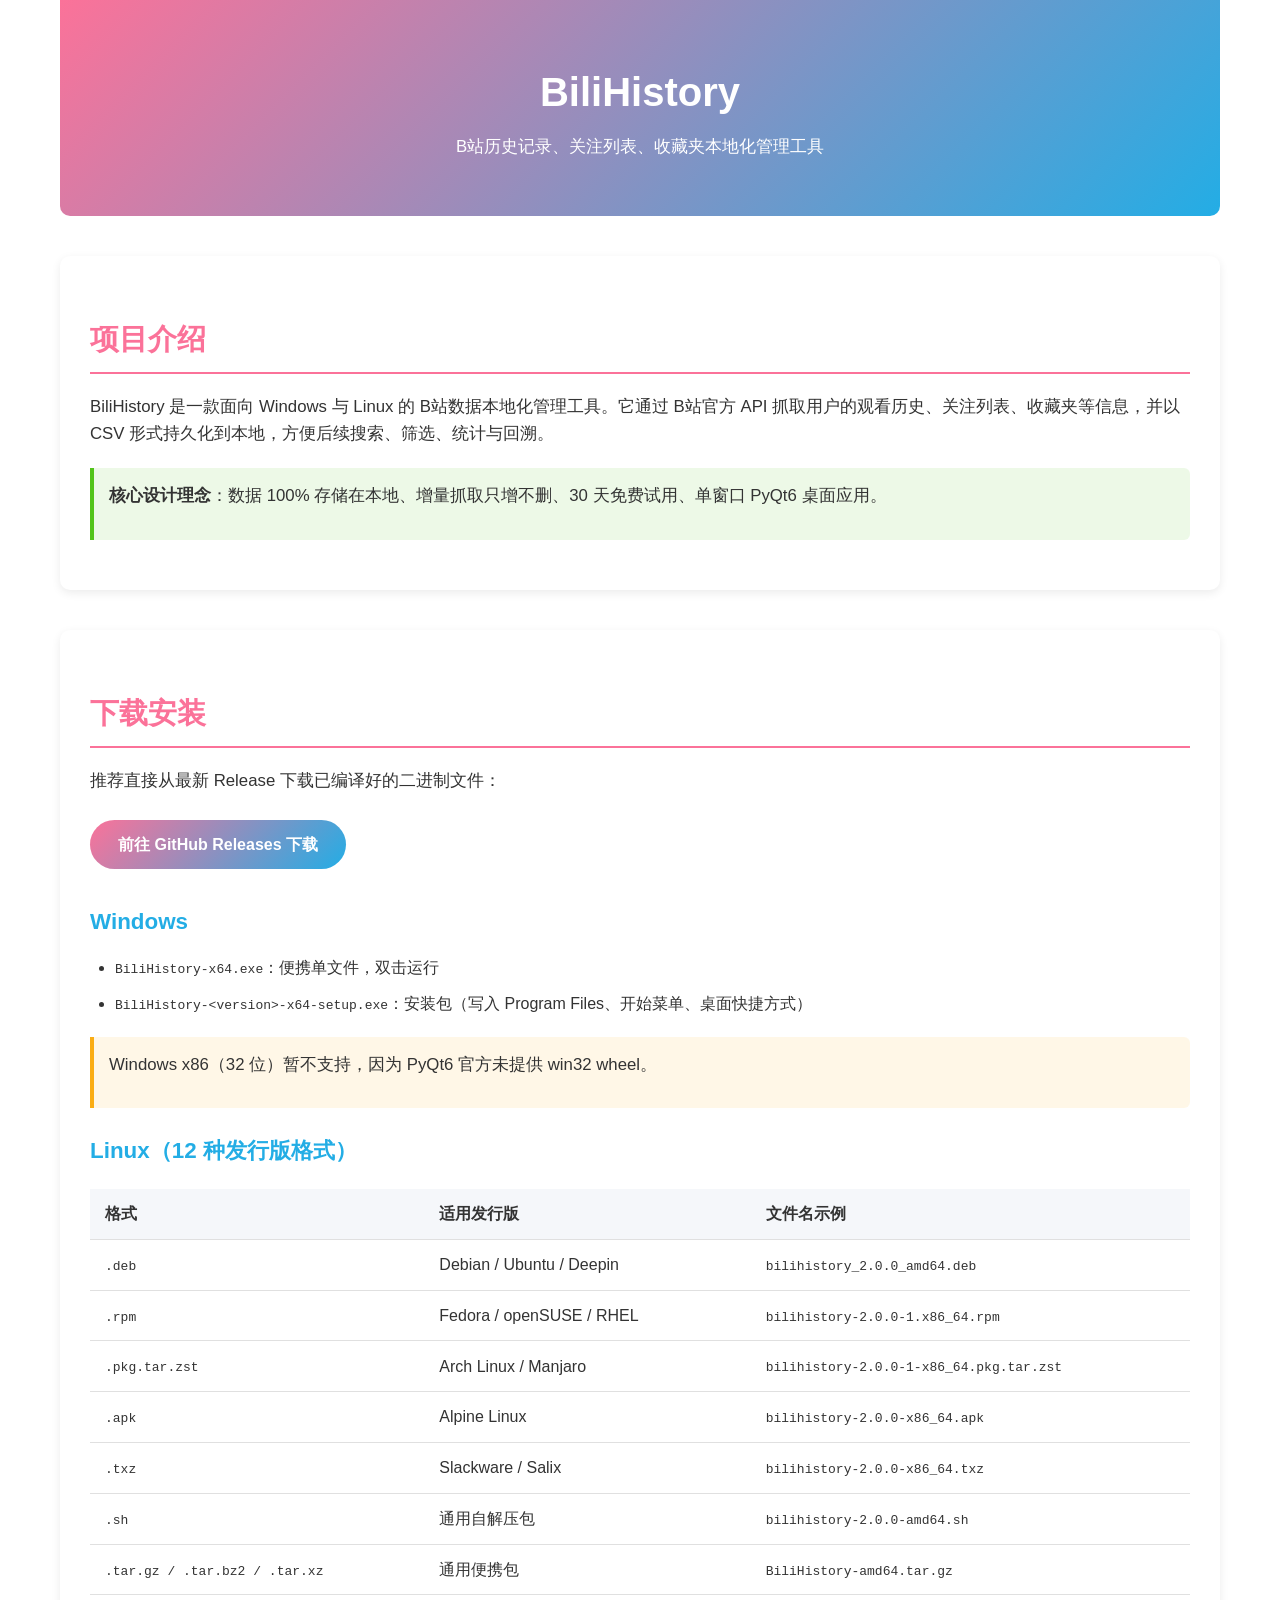
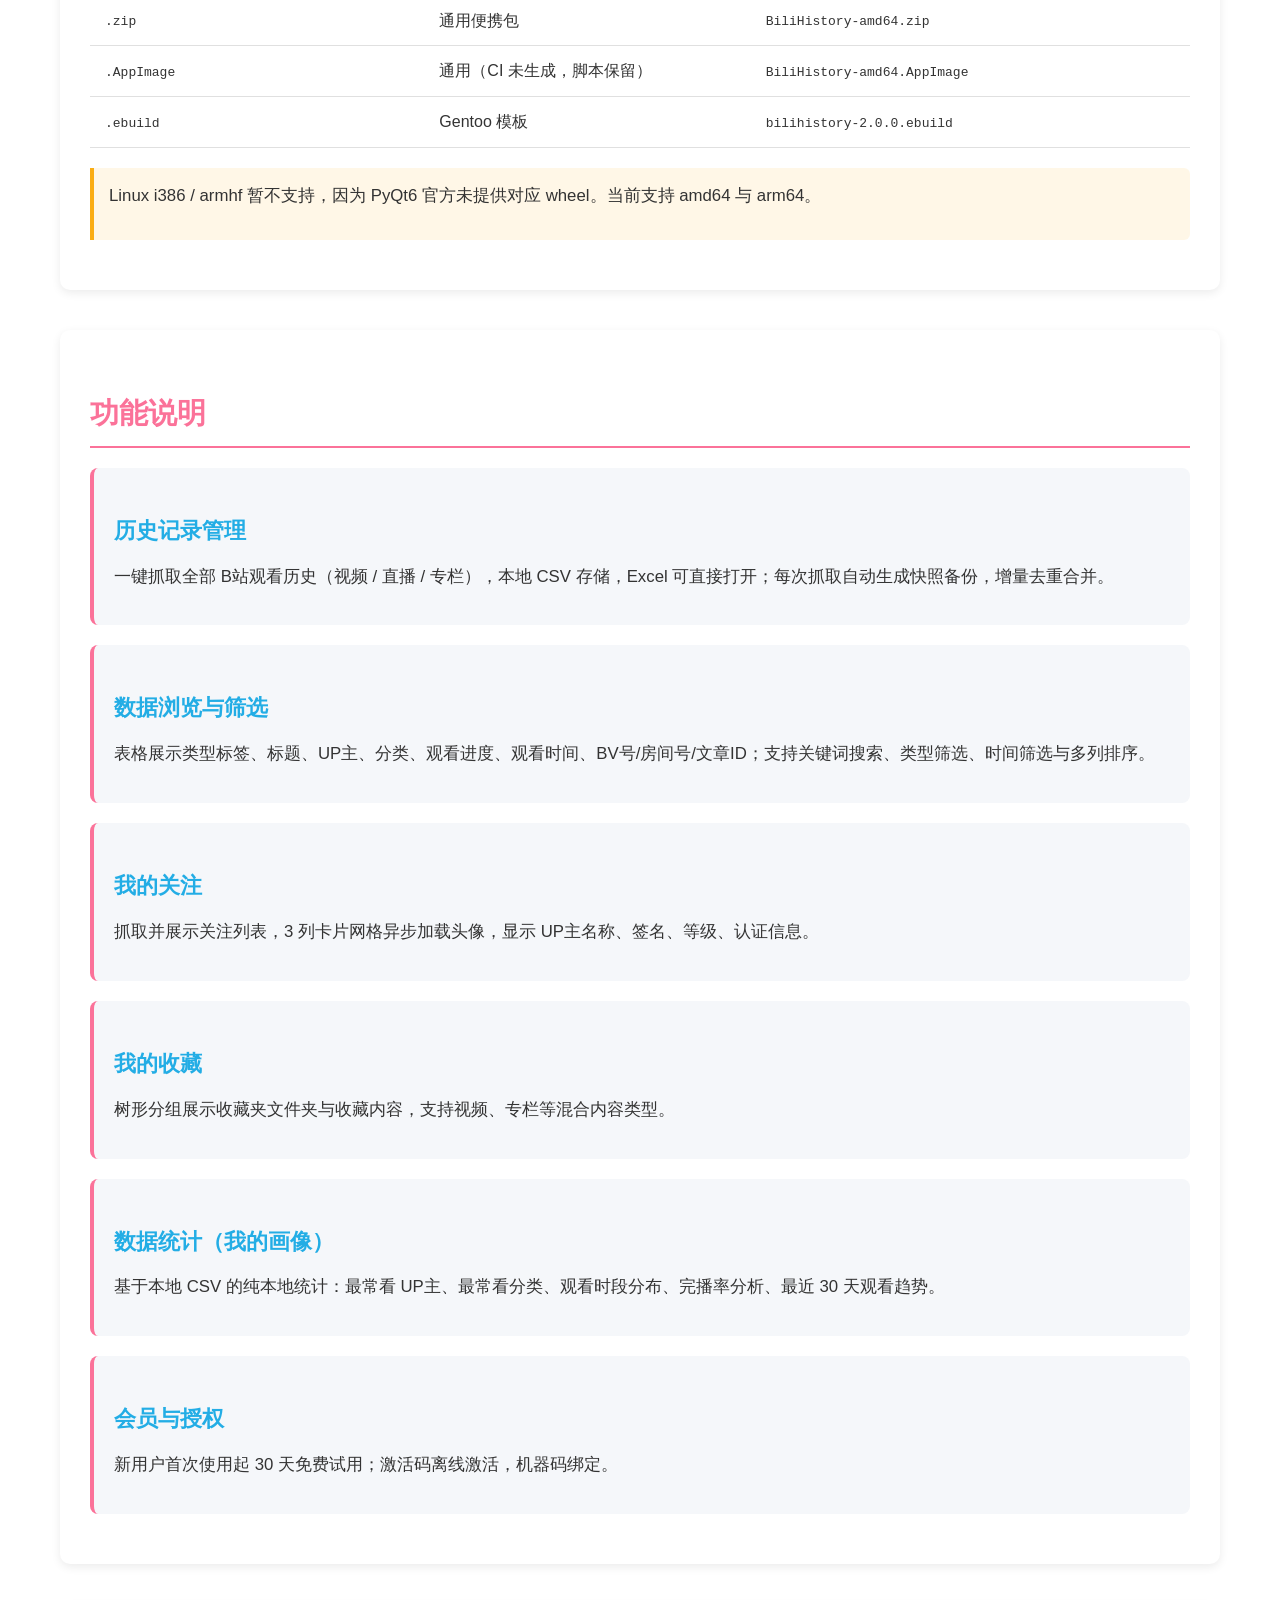
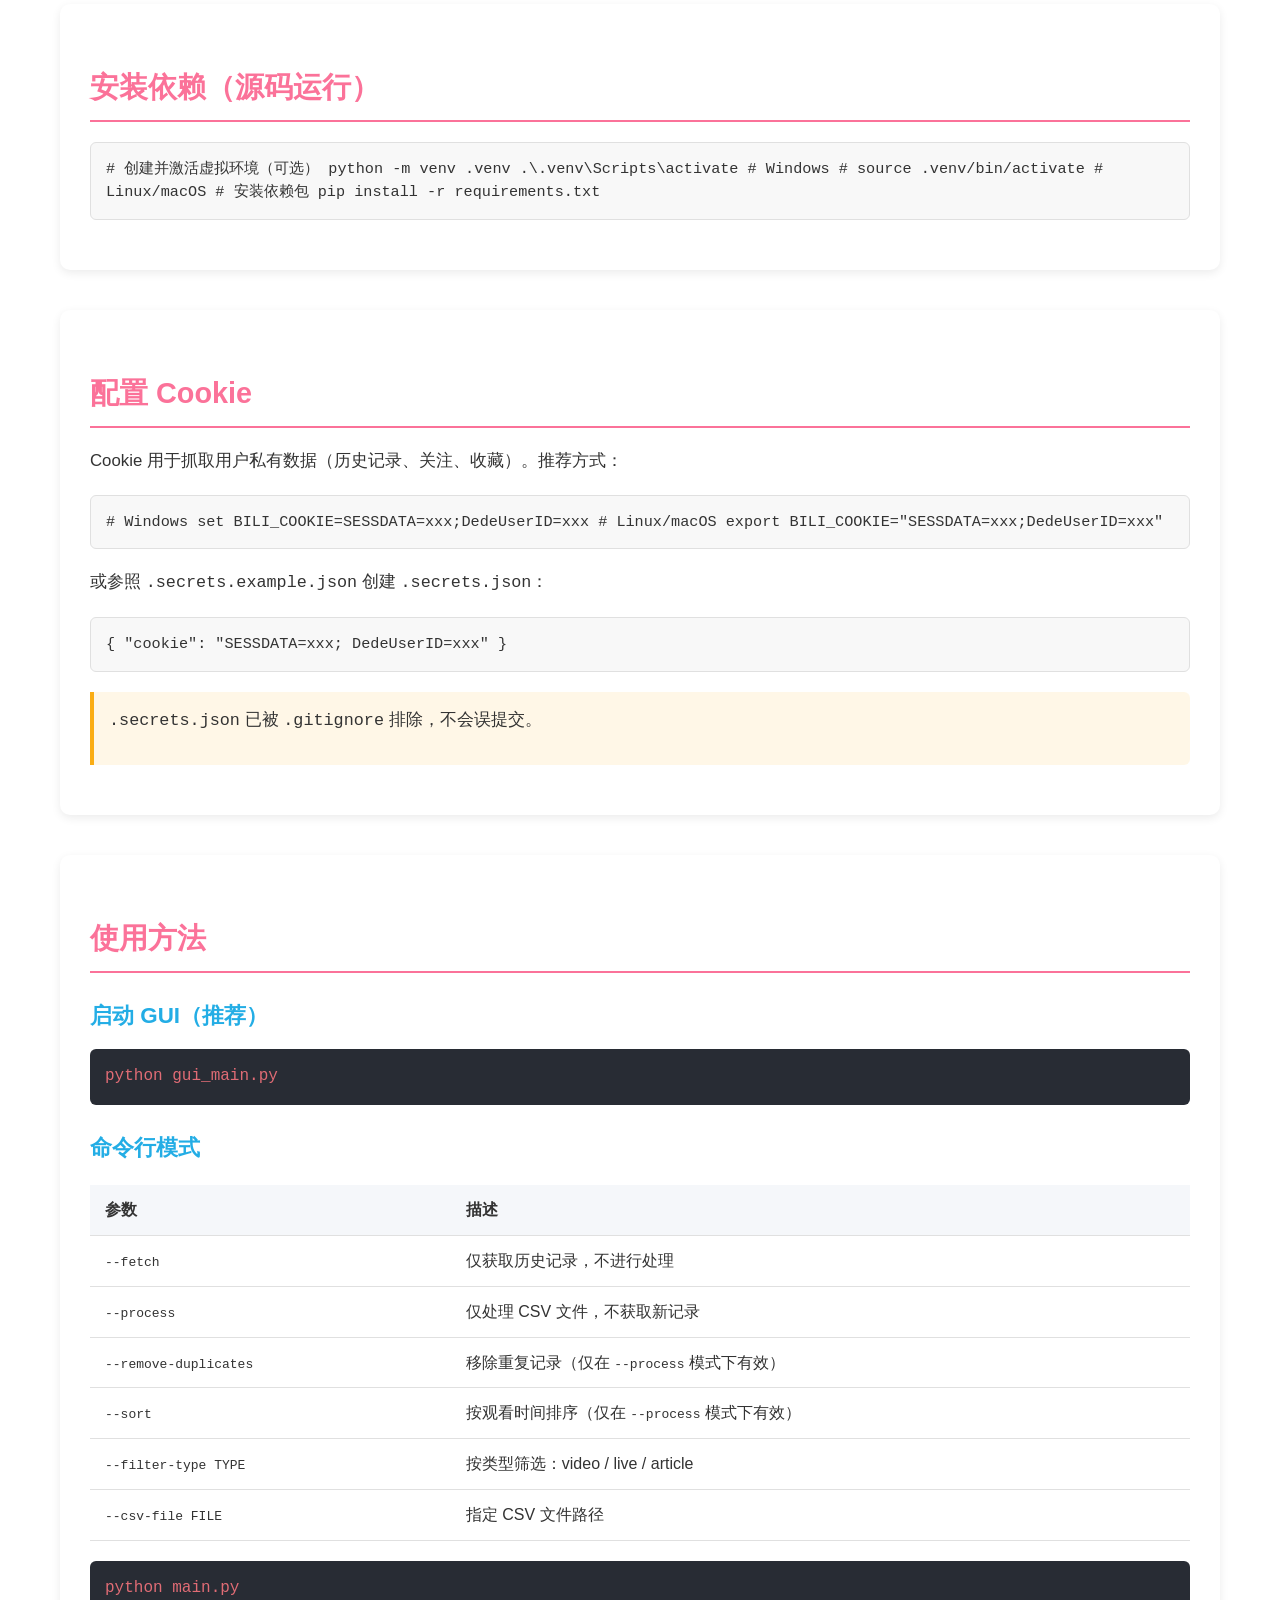
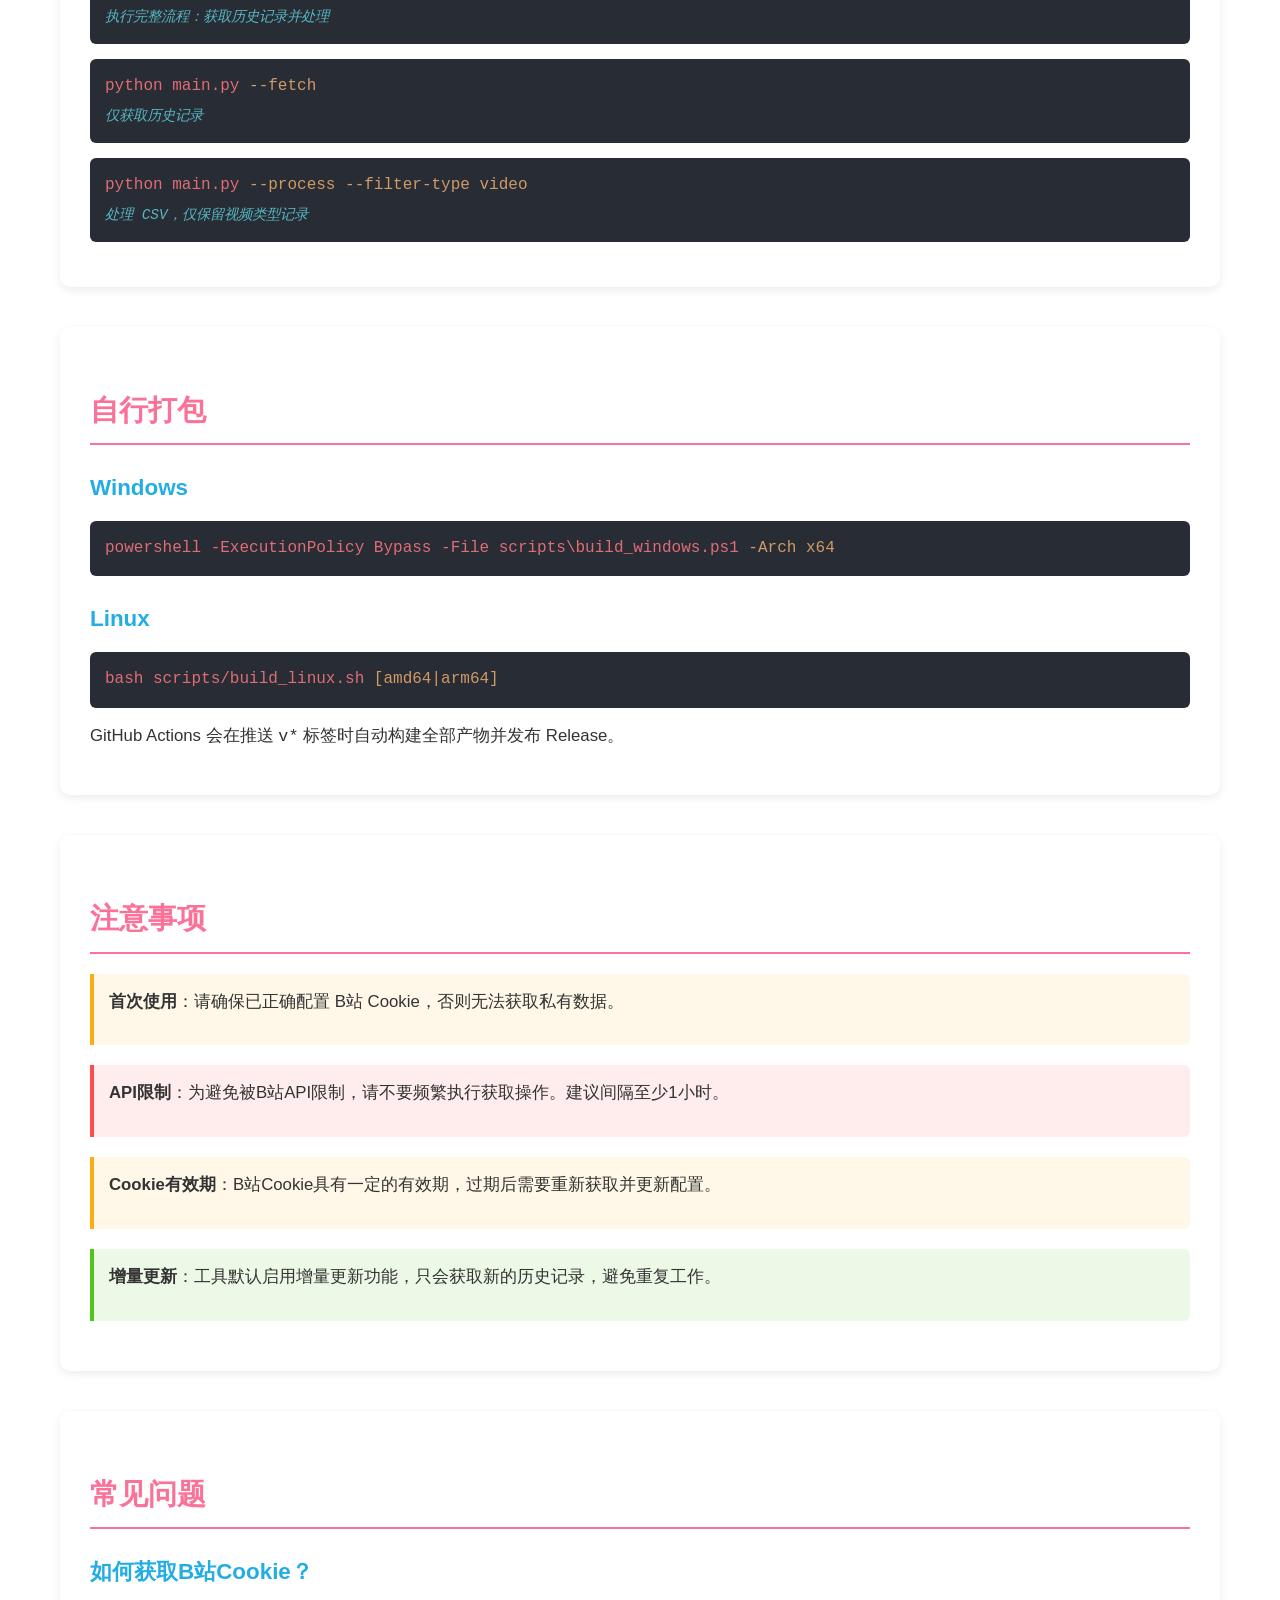
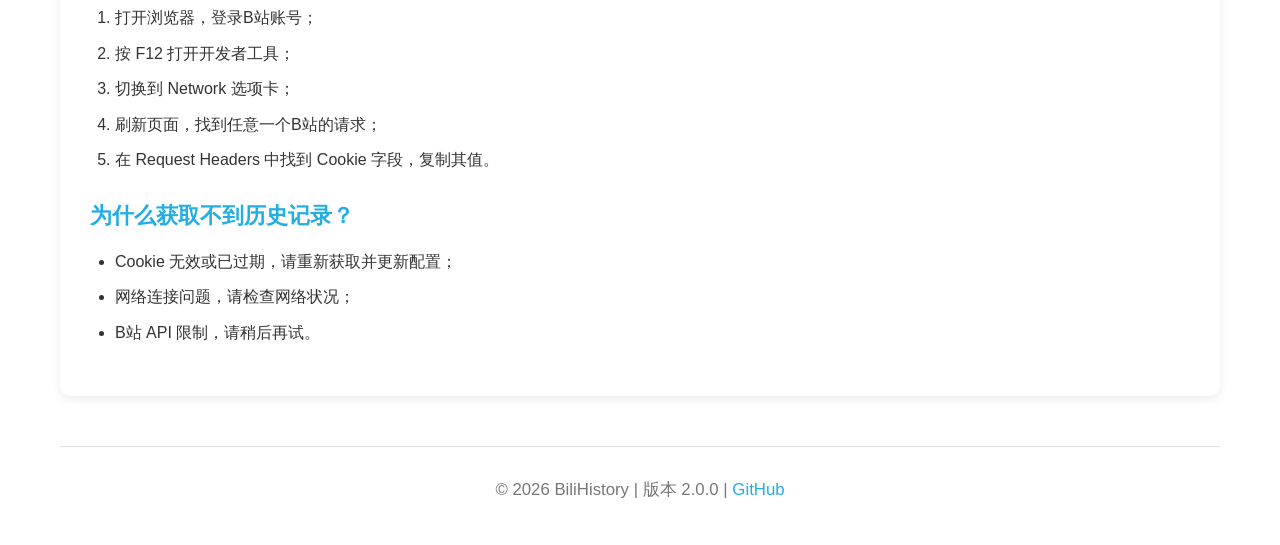
==== commit 3ca3337e: "refactor: C++20 重构 v2.0.0 — 协程异步、PIMPL、依赖注入、接口化 从 Python/PyQt6 完整重写为 C++20 + Qt6 原生实现，成为 main 分支主线。 " ====
--- a/docs.html
+++ b/docs.html
@@ -238,16 +238,16 @@
                 <tr><th>格式</th><th>适用发行版</th><th>文件名示例</th></tr>
             </thead>
             <tbody>
-                <tr><td><code>.deb</code></td><td>Debian / Ubuntu / Deepin</td><td><code>bilihistory_1.0.12_amd64.deb</code></td></tr>
-                <tr><td><code>.rpm</code></td><td>Fedora / openSUSE / RHEL</td><td><code>bilihistory-1.0.12-1.x86_64.rpm</code></td></tr>
-                <tr><td><code>.pkg.tar.zst</code></td><td>Arch Linux / Manjaro</td><td><code>bilihistory-1.0.12-1-x86_64.pkg.tar.zst</code></td></tr>
-                <tr><td><code>.apk</code></td><td>Alpine Linux</td><td><code>bilihistory-1.0.12-x86_64.apk</code></td></tr>
-                <tr><td><code>.txz</code></td><td>Slackware / Salix</td><td><code>bilihistory-1.0.12-x86_64.txz</code></td></tr>
-                <tr><td><code>.sh</code></td><td>通用自解压包</td><td><code>bilihistory-1.0.12-amd64.sh</code></td></tr>
+                <tr><td><code>.deb</code></td><td>Debian / Ubuntu / Deepin</td><td><code>bilihistory_2.0.0_amd64.deb</code></td></tr>
+                <tr><td><code>.rpm</code></td><td>Fedora / openSUSE / RHEL</td><td><code>bilihistory-2.0.0-1.x86_64.rpm</code></td></tr>
+                <tr><td><code>.pkg.tar.zst</code></td><td>Arch Linux / Manjaro</td><td><code>bilihistory-2.0.0-1-x86_64.pkg.tar.zst</code></td></tr>
+                <tr><td><code>.apk</code></td><td>Alpine Linux</td><td><code>bilihistory-2.0.0-x86_64.apk</code></td></tr>
+                <tr><td><code>.txz</code></td><td>Slackware / Salix</td><td><code>bilihistory-2.0.0-x86_64.txz</code></td></tr>
+                <tr><td><code>.sh</code></td><td>通用自解压包</td><td><code>bilihistory-2.0.0-amd64.sh</code></td></tr>
                 <tr><td><code>.tar.gz / .tar.bz2 / .tar.xz</code></td><td>通用便携包</td><td><code>BiliHistory-amd64.tar.gz</code></td></tr>
                 <tr><td><code>.zip</code></td><td>通用便携包</td><td><code>BiliHistory-amd64.zip</code></td></tr>
                 <tr><td><code>.AppImage</code></td><td>通用（CI 未生成，脚本保留）</td><td><code>BiliHistory-amd64.AppImage</code></td></tr>
-                <tr><td><code>.ebuild</code></td><td>Gentoo 模板</td><td><code>bilihistory-1.0.12.ebuild</code></td></tr>
+                <tr><td><code>.ebuild</code></td><td>Gentoo 模板</td><td><code>bilihistory-2.0.0.ebuild</code></td></tr>
             </tbody>
         </table>
         <div class="note">
@@ -402,7 +402,7 @@
     </div>
 
     <footer>
-        <p>© 2026 BiliHistory | 版本 1.0.12 | <a href="https://github.com/Qiuini/BiliHistory" target="_blank">GitHub</a></p>
+        <p>© 2026 BiliHistory | 版本 2.0.0 | <a href="https://github.com/Qiuini/BiliHistory" target="_blank">GitHub</a></p>
     </footer>
 </body>
 </html>
